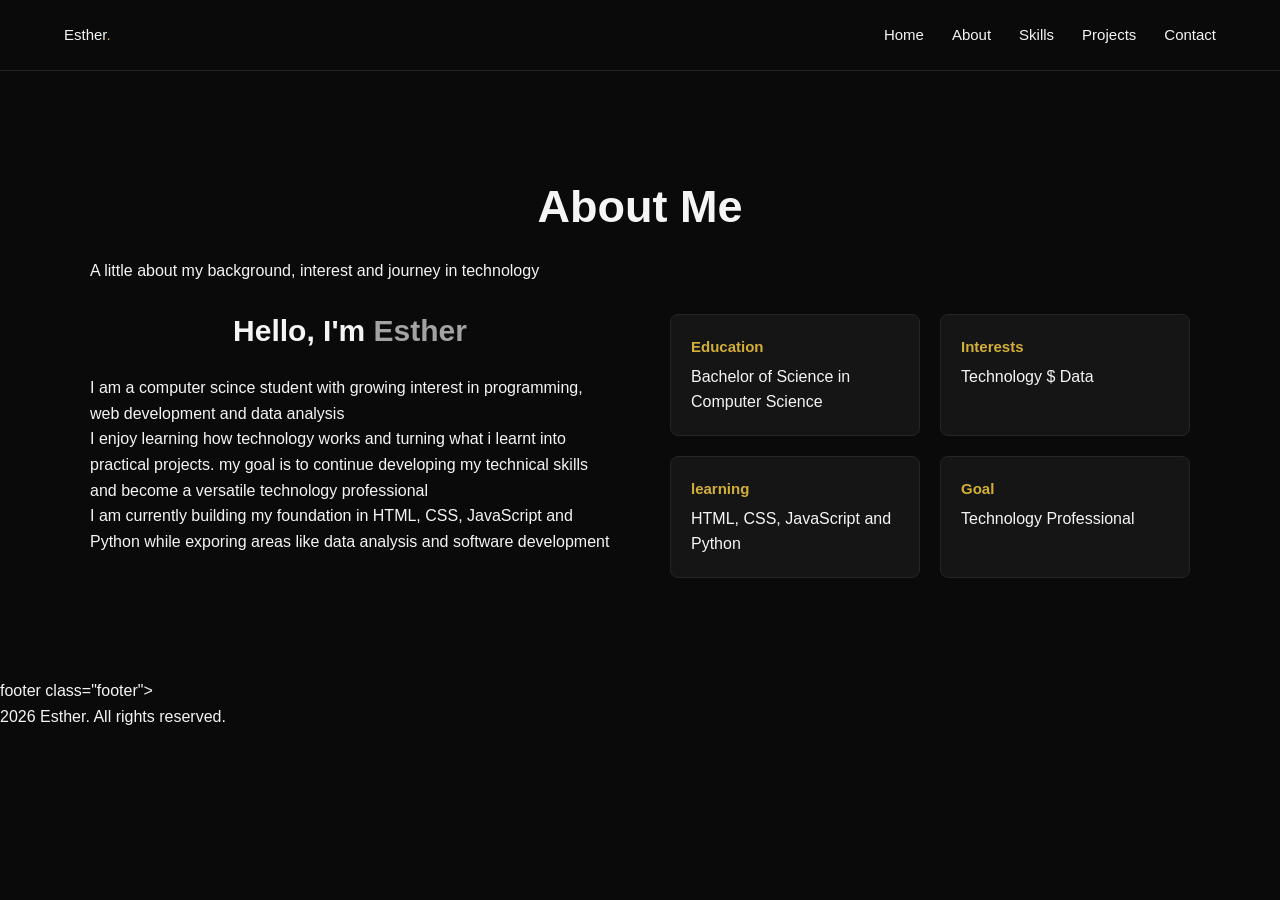
==== about.html @ e54536b6 "Add files via upload" ====
<!DOCTYPE html>
<html lang="en">
<head>
    <meta charset="UTF-8">
    <meta name="viewport" content="width=device-width, initial-scale=1.0">
    <title> About Esther</title>
    <link rel="preconnect" href="https://font.googleapis.com">
    <link rel="preconnect" href="https://font.gstatic.com" crossorigin>
    <links= href="https://fonts.googleapis.com/css2?family=Poppins:wght@300;400;500;600;700&display=swap"
    rel="stylesheet">
    <link rel="stylesheet" href="style.css">
</head>
<body> 
    <!--NAVIGATION-->
    <header class="header">
        <nav class="navbar">
            <a href="index.html" class="logo">Esther<span>.</span></a>
            <div class="nav-links" id="navLinks">
                    <a href="index.html">Home</a>
                    <a href="about.html">About</a>
                    <a href="skills.html">Skills</a>
                    <a href="projects.html">Projects</a>
                    <a href="contact.html">Contact</a>
            </div>
            <button class="menu-btn" id="menuBtn" aria-label="Toggle navigation menu" aria-controls="navLinks" aria-expanded="false">
                ≡
            </button>
        </nav>

    </header>
    <!--ABOUT-->
    <main>
    <section class="page-section">
        <h1 class="page-tittle">
            About <span>Me</span>
        </h1>
        <p>A little about my background, interest and journey in technology</p>
        <div class="about-grid">
            <div class="about-text">
                <h2>Hello, I'm <span>Esther</span></h2>
                <p>I am a computer scince student with growing interest in programming, web development and data analysis</p>
                <p> I enjoy learning how technology works and turning what i learnt into practical projects. my goal is to continue developing my technical skills and become a versatile technology professional</p>
                <p>I am currently building my foundation in HTML, CSS, JavaScript and Python while exporing areas like data analysis and software development</p>

            </div>
            <div class="about-info">
                <div class="info-box">
                    <h3>Education</h3>
                    <p>Bachelor of Science in Computer Science</p>
                </div>
                <div class="info-box">
                    <h3>Interests</h3>
                     <p>Technology $ Data</p>
                </div>
                <div class="info-box">
                    <h3>learning</h3>
                    <p> HTML, CSS, JavaScript and Python</p>
                </div>
                <div class="info-box">
                    <h3>
                        Goal
                    </h3>
                    <p> Technology Professional </p>

                </div>
            </div>
         </div>
    </section>
    </main>
    footer class="footer">
    <p>
        2026 Esther. All rights reserved.
    </p>
    </footer>
    <script src="script.js"></script>
    
</body>
</html>
---- style.css ----
/* GENERAL SETTING */
* {
    margin: 0;
    padding: 0;
    box-sizing: border-box;
}
html {
    scroll-behavior: smooth;
}
body {
    font-family: 'Poppins' , sans-serif;
    background-color: #0a0a0a;
    color: #f5f5f5;
    line-height: 1.6;
}
/* COLORS */
/*
Main background: #0a0a0a
Dark sections: #111111
Cards:         #151515
Gold:          #d4af37
Main text:     #f5f5f5
Muted text:    #a3a3a3
*/
.header {
    width: 100%;
    background-color: #0a0a0a;
    border-bottom: 1px solid #222;
    position: sticky;
    top: 0;
    z-index: 1000;
}
.navbar {
    width: min(90%, 1200px);
    max-width: 1200px;
    padding: 0;
    margin: 0 auto;
    display: flex;
    justify-content: space-between;
    align-items: center;
    height: 70px;
    list-style: none;
    position: relative;
}
/* Logo */
.logo {
    text-decoration: none;
    font-size: 28px;
    font-weight: 700;
}
.logo span {
    color: #d4af37;
}
/* Navigation links */
.nav-links {
    display: flex;
    align-items: center;
    gap: 28px;
}
.navbar a {
    text-decoration: none;
    color: #f5f5f5;
    font-size: 15px;
    font-weight: 500;
    transition: 0.3s ease;
}
.navbar a:hover,
.navbar a.active {
    color: #d4af37;
}
/* Mobile menu bar */
.menu-btn {
    display: none;
    background: none;
    border:none ;
    color: #f5f5f5;
    font-size: 28px;
    cursor: pointer;
}
/* HOME / HERO SECTION */
.hero-container {
    width: min(90%, 1200px);
    max-width: 1200px;
    margin: auto;
    display: grid;
    grid-template-columns: minmax(0, 1.2fr) minmax(0, 0.8fr);
    align-items: center;
    gap: clamp(30px, 6vw, 70px);
}
.hero {
    padding: clamp(50px, 8vw, 100px) 0;
}
/* Hero text */

.intro {
    color: #d4af37;
    font-size: 18px;
    margin-bottom: 10px;
}
.hero-content h1 {
    font-size: clamp(50px, 8vw, 85px);
    line-height: 1;
    margin-bottom: 20px;
}
.hero-content h2 {
    font-size: clamp(22px, 3vw, 32px);
    font-weight: 500;
    color: #f5f5f5;
    margin-bottom: 25px;
    overflow-wrap: anywhere;
}
.hero-content h2 span {
    color: #d4af37;
}
.hero-description {
    max-width: 600px;
    color: #a3a3a3;
    font-size: 16px;
    margin-bottom: 35px;
}
/* BUTTONS */
.hero-buttons {
    display: flex;
    gap: 15px;
    margin-bottom: 30px;
    flex-wrap: wrap;
}
.btn {
    display: inline-flex;
    align-items: center;
    gap: 10px;
    text-decoration: none;
    padding: 13px 25px;
    border-radius: 5px;
    font-size: 14px;
    font-weight: 600;
    transition: 0.3s ease;
}
.primary-btn {
    background-color: #d4af37;
    color: #0a0a0a;
}
.prinary-btn:hover {
transform: translateY(-3px);
background-color: #e5c65c;
}
.secondary-btn:hover {
background-color: #d4af37;
color: #0a0a0a;
}
/* SOCIAL LINKS */
.social-links {
    display: flex;
    gap: 25px;
}
.social-links a {
    color: #a3a3a3;
    text-decoration: none;
    font-size: 15px;
    transition: 0.3s ease;
}
.social-links a:hover {
    color: #d4af37;
}
/* PROFILE IMAGE */
.hero-image {
    display: flex;
    justify-content: center;
}
.image-wrapper {
    width: min(350px, 100%);
    aspect-ratio: 35 / 43;
    padding: 8px;
    border: 2px solid #d4af37;
    border-radius: 10px;
    position: relative;
}
image-wrapper::before {
    content: "";
    position: absolute;
    width: 100%;
    height: 100%;
    border: 1px solid #d4af37;
    top: 15px;
    left: 15px;
    border-radius: 10px;
    z-index: -1;
}
.image-wrapper img {
    width: 100%;
    height: 100%;
    object-fit: cover;
    border-radius: 5px;
}
/*  GENERAL PAGE SECTION */
.page-section {
    width: min(90%, 1100px);
    margin: 0 auto;
    padding: clamp(55px, 8vw, 100px) 0;
}
.page-section h1 {
    text-align: center;
    font-size: clamp(32px, 5vw, 45px);
    margin-bottom: 15px;
}
.page-intro {
    text-align: center;
    max-width: 700px;
    margin: 0 auto 60px;
    color: #a3a3a3;
}
/* ABOUT PAGE */
.about-grid {
    display: grid;
    grid-template-columns: minmax(0, 1fr) minmax(0, 1fr);
    gap: clamp(25px, 5vw, 60px);
    align-items: center;
}   
.about-text h2 span {
    color: #d4af37;
}
.about-text h2 {
    font-size: 30px;
    margin-bottom: 20px;
    align-items: center;
    text-align: center;
    color: #f5f5f5;
}
.about-text h2 span {
    color: #a3a3a3;
    margin-bottom:  20px
}
.about-info {
    display: grid;
    grid-template-columns: repeat(2, minmax(0, 1fr));
    gap: 20px;
    margin-top: 30px;
}
.info-box {
    background-color: #151515;
    border: 1px solid #252525;
    padding: 20px;
    border-radius: 8px;
}
.info-box h3 {
    color: #d4af37;
    font-size: 15px;
    margin-bottom: 5px;
}
.info-box p {
    margin: 0;
    color: #f5f5f5;
}
/* SKILLS PAGE */
.skills-container {
    display: grid;
    grid-template-columns: repeat(auto-fit, minmax(min(100%, 240px), 1fr));
    gap: 25px;
}
.skill-card {
    background-color: #151515;
    border: 1px solid #252525;
    padding: 30px;
    border-radius: 10px;
    transition: 0.3s ease;
}
.skill-card:hover {
    transform: translateY(-5px);
    border-color: #d4af37;
}
.skill-card h3 {
    color: #d4af37;
    font-size: 20px;
    margin-bottom: 10px;
}
.skill-card p {
    color: #a3a3a3;
    font-size: 14px;
}
/*skill bar*/
.skill-bar {
    width: 100%;
    height: 7px;
    background-color: #292929;
    border-radius: 20px;
    margin-top: 15px;
    overflow: hidden;
}
.skill-progress {
    height: 100%;
    background-color: #d4af37;
    border-radius: 20px;
}
/* PROJECTS PAGE */
.projects-grid {
    display: grid;
    grid-template-columns: repeat(auto-fit, minmax(min(100%, 280px), 1fr));
    gap: 25px;
}
.project-card {
    background-color: #151515;
    border: 1px solid #252525;
    border-radius: 10px;
    overflow: hidden;
    transition: 0.3s ease;
}
.project-card:hover {
    transform: translateY(-8px);
    border-color: #d4af37;
}
.project-image {
    height: 190px;
    background-color: #222;
    display: flex;
    justify-content: center;
    align-items: center;
    color: #d4af37;
    font-weight: 600;
}
.project-content {
    padding: 25px;
}
.project-content h3 {
    font-size: 21px;
    margin-bottom: 10px;
}
.project-content p {
    color: #a3a3a3;
    font-size: 14px;
    margin-bottom: 20px;
}
.project-link {
    color: #d4af37;
    text-decoration: none;
    font-size: 14px;
    font-weight: 600;
}
/* CONTACT PAGE */
.contact-container {
    display: grid;
    grid-template-columns: minmax(0, 0.8fr) minmax(0, 1.2fr);
    gap: clamp(25px, 5vw, 60px);
}
.contact-info h2 {
    font-size: 30px;
    margin-bottom: 15px;
}
.contact-info > p {
    color: #a3a3a3;
    margin-bottom: 30px;
}
.contact-item {
    margin-bottom: 25px;
}
.contact-item h3 {
    font-size: 15px;
    color: #d4af37;
    margin-bottom: 5px;
}
.contact-item a {
    color: #f5f5f5;
    text-decoration: none;
    font-size: 15px;
}
.contact-item a:hover {
    color: #d4af37;
}
/* Contact form */
.contact-form {
    min-width: 0;
    background-color: #151515;
    padding: 35px;
    border-radius: 10px;
    border: 1px solid #252525;
}
.form-group {
    margin-bottom: 20px;
}
.form-group label {
    display: block;
    margin-bottom: 8px;
    font-size: 14px;
}
.form-group input,
.form-group textarea {
    display: block;
    width: 100%;
    padding: 13px 15px;
    border-radius: 5px;
    border: 1px solid #333;
    background-color: #0a0a0a;
    color: #f5f5f5;
    font-family: inherit;
    outline: none;
}
.form-group input:focus,
.form-group textarea:focus {
    border-color: #d4af37;
}
.form-group textarea {
    height: 150px;
    resize: vertical;
}
.submit-btn {
    width: 100%;
    background-color: #d4af37;
    color: #0a0a0a;
    padding: 13px;
    border: none;
    border-radius: 5px;
    font-weight: 700;
    cursor: pointer;
    transition: 0.3s ease;
}
.submit-btn:hover {
    background-color: #e5c65c;
}
/* FOOTER */
.footer {
    padding: 30px;
    border-top: 1px solid #222;
    text-align: center;
    color: #777;
    font-size: 13px;
}
/* RESPONSIVE DESIGN */
/* Tablets */
@media (max-width: 900px) {
    .hero-container {
        grid-template-columns: 1fr;
        text-align: center;
    }
    .hero-content {
        order: 2;
    }
    .hero-image {
        order: 1;
    }
    .hero-description {
        margin-left: auto;
        margin-right: auto;
    }
    .hero-buttons,
    .social-links {
        justify-content: center;
    }
    .about-grid {
        grid-template-columns: 1fr;
    }
    .contact-container {
        grid-template-columns: 1fr;
    }
}
/* Compact navigation for tablets and phones */
@media (max-width: 760px) {
    .menu-btn {
        display: block;
        padding: 4px 8px;
    }
    .nav-links {
        position: absolute;
        top: 100%;
        left: 0;
        right: 0;
        background-color: #111111;
        flex-direction: column;
        gap: 0;
        display: none;
        border-top: 1px solid #333;
        z-index: 1001;
        box-shadow: 0 12px 20px rgb(0 0 0 / 25%);
    }
    .nav-links.show {
        display: flex;
    }
    .nav-links a {
        display: block;
        width: 100%;
        padding: 12px 16px;
        text-align: center;
    }
}
@media (max-width: 520px) {
    .navbar,
    .hero-container,
    .page-section {
        width: 92%;
    }
    .navbar {
        height: 64px;
    }
    .logo {
        font-size: 25px;
    }
    .hero-container {
        gap: 35px;
    }
    .hero-content h1 {
        font-size: clamp(44px, 14vw, 60px);
    }
    .hero-content h2 {
        font-size: clamp(20px, 6vw, 24px);
    }
    .hero-buttons {
        align-items: stretch;
        flex-direction: column;
    }
    .hero-buttons .btn {
        justify-content: center;
    }
    .social-links {
        flex-wrap: wrap;
        gap: 16px;
    }
    .about-info {
        grid-template-columns: 1fr;
    }
    .info-box,
    .skill-card,
    .project-content {
        padding: 20px;
    }
    .contact-form {
        padding: clamp(18px, 5vw, 25px);
    }
    .footer {
        padding: 24px 16px;
    }
}
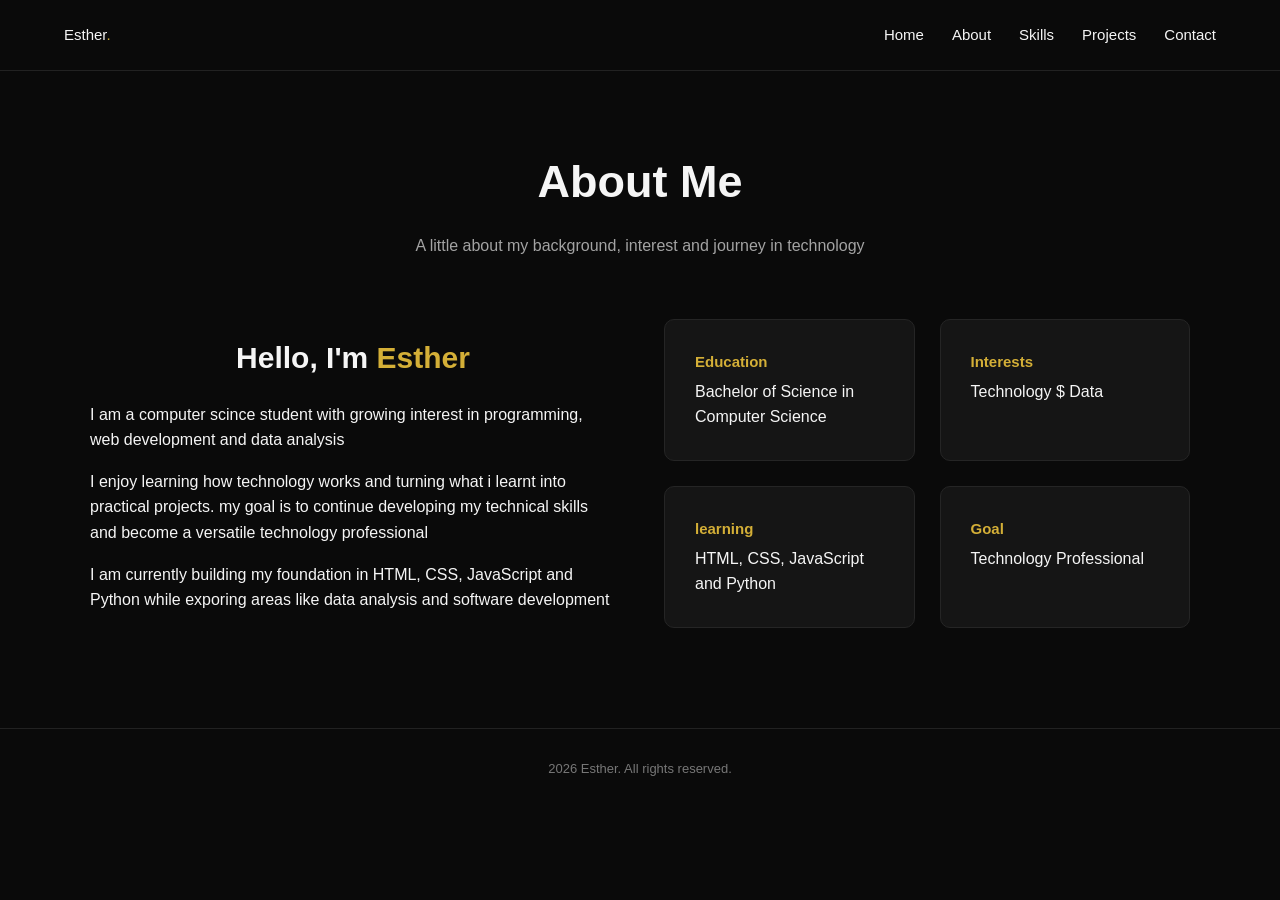
==== commit d2ce68ce: "Add calculator sketch and refine portfolio pages Co-authored-by: Copilot <223556219+Copilot@users.no" ====
--- a/about.html
+++ b/about.html
@@ -10,7 +10,7 @@
     rel="stylesheet">
     <link rel="stylesheet" href="style.css">
 </head>
-<body> 
+<body class="about-page"> 
     <!--NAVIGATION-->
     <header class="header">
         <nav class="navbar">
@@ -31,10 +31,10 @@
     <!--ABOUT-->
     <main>
     <section class="page-section">
-        <h1 class="page-tittle">
+        <h1 class=".page-tittle about-tittle">
             About <span>Me</span>
         </h1>
-        <p>A little about my background, interest and journey in technology</p>
+        <p class="about-intro">A little about my background, interest and journey in technology</p>
         <div class="about-grid">
             <div class="about-text">
                 <h2>Hello, I'm <span>Esther</span></h2>
@@ -67,12 +67,17 @@
          </div>
     </section>
     </main>
-    footer class="footer">
-    <p>
+    <footer class="footer">
+    <p >
         2026 Esther. All rights reserved.
     </p>
     </footer>
     <script src="script.js"></script>
     
 </body>
-</html>+</html>
+
+
+
+
+
--- a/style.css
+++ b/style.css
@@ -140,6 +140,14 @@
     background-color: #d4af37;
     color: #0a0a0a;
 }
+.outline-btn {
+    border: 1px solid #d4af37;
+    color: #d4af37;
+}
+.outline-btn:hover {
+    background-color: #d4af37;
+    color: #0a0a0a;
+}
 .prinary-btn:hover {
 transform: translateY(-3px);
 background-color: #e5c65c;
@@ -151,16 +159,27 @@
 /* SOCIAL LINKS */
 .social-links {
     display: flex;
-    gap: 25px;
+    gap: 18px;
+    flex-wrap: wrap;
 }
 .social-links a {
-    color: #a3a3a3;
+    width: 48px;
+    height: 48px;
+    display: inline-flex;
+    align-items: center;
+    justify-content: center;
+    border: 1px solid rgba(212, 175, 55, 0.5);
+    border-radius: 12px;
+    background: rgba(212, 175, 55, 0.05);
+    color: #f5f5f5;
     text-decoration: none;
-    font-size: 15px;
+    font-size: 20px;
     transition: 0.3s ease;
 }
 .social-links a:hover {
-    color: #d4af37;
+    color: #0a0a0a;
+    background: #d4af37;
+    transform: translateY(-3px);
 }
 /* PROFILE IMAGE */
 .hero-image {
@@ -200,6 +219,7 @@
 }
 .page-section h1 {
     text-align: center;
+    text-decoration: none;
     font-size: clamp(32px, 5vw, 45px);
     margin-bottom: 15px;
 }
@@ -213,9 +233,12 @@
 .about-grid {
     display: grid;
     grid-template-columns: minmax(0, 1fr) minmax(0, 1fr);
-    gap: clamp(25px, 5vw, 60px);
+    gap: clamp(32px, 5vw, 48px);
     align-items: center;
 }   
+.about-text p + p {
+    margin-top: 16px;
+}
 .about-text h2 span {
     color: #d4af37;
 }
@@ -226,21 +249,20 @@
     text-align: center;
     color: #f5f5f5;
 }
-.about-text h2 span {
+.about-text h1 span {
     color: #a3a3a3;
     margin-bottom:  20px
 }
 .about-info {
     display: grid;
     grid-template-columns: repeat(2, minmax(0, 1fr));
-    gap: 20px;
-    margin-top: 30px;
+    gap: 25px;
 }
 .info-box {
     background-color: #151515;
     border: 1px solid #252525;
-    padding: 20px;
-    border-radius: 8px;
+    padding: 30px;
+    border-radius: 10px;
 }
 .info-box h3 {
     color: #d4af37;
@@ -254,7 +276,7 @@
 /* SKILLS PAGE */
 .skills-container {
     display: grid;
-    grid-template-columns: repeat(auto-fit, minmax(min(100%, 240px), 1fr));
+    grid-template-columns: repeat(2, minmax(0, 1fr));
     gap: 25px;
 }
 .skill-card {
@@ -297,6 +319,11 @@
     grid-template-columns: repeat(auto-fit, minmax(min(100%, 280px), 1fr));
     gap: 25px;
 }
+project p{
+    padding-bottom: 7px;
+    margin-bottom: 15px;
+
+}
 .project-card {
     background-color: #151515;
     border: 1px solid #252525;
@@ -361,6 +388,9 @@
     color: #f5f5f5;
     text-decoration: none;
     font-size: 15px;
+}
+.h1 {
+    color: #d4af37;
 }
 .contact-item a:hover {
     color: #d4af37;
@@ -515,6 +545,9 @@
     .about-info {
         grid-template-columns: 1fr;
     }
+    .skills-container {
+        grid-template-columns: 1fr;
+    }
     .info-box,
     .skill-card,
     .project-content {
@@ -529,3 +562,54 @@
 }
 
 
+
+
+
+
+
+
+/* Adjust only the about page heading and introduction */
+.about-tittle {
+    margin-top: -25px;
+    text-align: center;
+}
+.about-intro {
+    text-align: center;
+    width: 100%;
+    max-width: 700px;
+    margin: 0 auto 60px;
+    color: #a3a3a3;
+}
+
+
+
+
+
+/* Adjust only the skill page heading and introduction */
+.skill-tittle {
+    margin-top: -25;
+    text-align: center;
+}
+.skills-intro {
+    text-align: center;
+    max-width: 700px;
+    margin: 0 auto 45px;
+    color: #a3a3a3;
+}
+
+
+
+
+
+
+/* Adjust only the project page heading and introduction */
+.project-tittle {
+    margin-top: -25;
+    text-align:center ;
+}
+.project-intro {
+    text-align: center;
+    max-width: 700px;
+    margin: 0 auto 45px;
+    color: #a3a3a3;
+}
